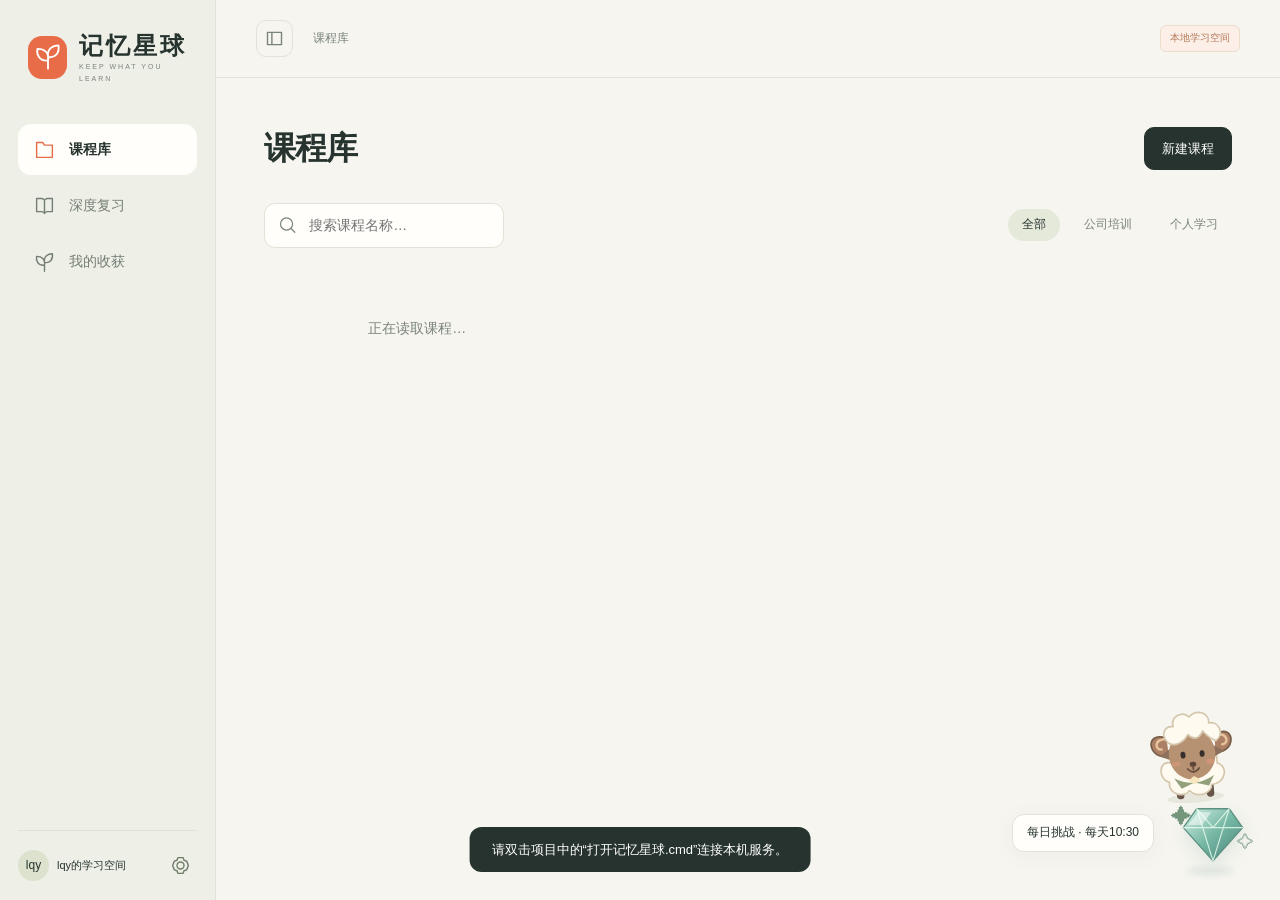
==== demo/index.html @ 33cb00f1 "Backup current local development version v0.0.1 without user data" ====
<!doctype html>
<html lang="zh-CN">
<head>
  <meta charset="UTF-8">
  <meta name="viewport" content="width=device-width, initial-scale=1.0">
  <meta name="theme-color" content="#f6f5f0">
  <title>记忆星球 · 每天一点，记得更久</title>
  <link rel="stylesheet" href="styles.css?v=20261015-equal-cards">
</head>
<body>
  <div id="app"></div>
  <div id="toast" role="status" aria-live="polite"></div>
  <script src="content.js"></script>
  <div id="modal-root"></div>
  <script src="app.js?v=20261015-ui-cleanup"></script>
  <script src="backend-bridge.js?v=20261016-generation-progress"></script>
  <script src="material-workflow.js?v=20261015-generation-health"></script>
</body>
</html>
---- demo/styles.css ----
:root{--bg:#f6f5f0;--side:#eeefe7;--paper:#fffefa;--ink:#26332f;--muted:#7a847b;--line:#e0e3d7;--green:#7f916c;--pale:#e8eddd;--orange:#e86c47}*{box-sizing:border-box}body{margin:0;background:var(--bg);color:var(--ink);font:14px/1.65 'Microsoft YaHei','Segoe UI',sans-serif}button,input,select,textarea{font:inherit}button{cursor:pointer;color:inherit;border:0;background:transparent}button:disabled{cursor:not-allowed;opacity:.4}button,a,input,textarea,select{outline-offset:4px}svg{width:21px;height:21px;fill:none;stroke:currentColor;stroke-width:1.6;stroke-linecap:round;stroke-linejoin:round;vertical-align:middle}a{color:var(--green)}h1,h2,h3,p{margin:0}h1{font-size:32px;letter-spacing:-1px;font-weight:650}h2{font-size:23px;font-weight:600}h3{font-size:17px}small,.muted{color:var(--muted)}.eyebrow{font-size:10px;letter-spacing:3px;color:var(--green);margin-bottom:12px}.sidebar{position:fixed;inset:0 auto 0 0;width:216px;background:var(--side);border-right:1px solid var(--line);padding:30px 18px;display:flex;flex-direction:column;z-index:20;transition:width .2s}.brand{display:flex;align-items:center;gap:12px;padding:0 10px;margin-bottom:62px;white-space:nowrap}.brandmark{background:var(--orange);border-radius:14px;color:white;display:grid;place-items:center;width:39px;height:43px;flex-shrink:0}.brandmark svg{width:28px;height:28px}.brand strong{display:block;font-size:24px;letter-spacing:3px;line-height:1.3}.brand small{font-size:8px;letter-spacing:3px}.nav-label{font-size:10px;letter-spacing:2px;color:var(--muted);padding:0 14px;margin-bottom:14px}.nav-button{width:100%;display:flex;align-items:center;gap:14px;padding:14px 16px;margin-bottom:9px;text-align:left;border-radius:13px;color:#747e73;white-space:nowrap}.nav-button.active{background:var(--paper);color:var(--ink);font-weight:600}.nav-button.active svg{color:var(--orange)}.sidebar-bottom{margin-top:auto}.side-note{border:1px solid #d9dece;border-radius:16px;padding:17px 16px;margin:30px 5px;color:var(--green);font-size:12px}.side-note p{margin-top:13px}.profile{display:flex;align-items:center;gap:10px;border-top:1px solid var(--line);padding:18px 10px 0;font-size:11px}.avatar{width:31px;height:31px;border-radius:50%;background:#dce2ce;display:grid;place-items:center}.main{margin-left:216px;transition:margin .2s}.topbar{height:78px;border-bottom:1px solid var(--line);display:flex;align-items:center;justify-content:space-between;padding:0 40px;color:var(--muted);font-size:12px}.topbar-left{display:flex;align-items:center;gap:20px}.icon-button{border:1px solid var(--line);border-radius:10px;padding:7px;display:inline-grid;place-items:center}.demo-label{font-size:10px;color:#b47a59;background:#fbefe7;border:1px solid #eddccc;border-radius:6px;padding:4px 9px}.content{max-width:1180px;padding:44px 48px 100px;margin:auto}.heading-row{display:flex;justify-content:space-between;align-items:center;gap:20px;margin-bottom:28px}.heading-row p{margin-top:8px;color:var(--muted);font-size:13px}.btn{border:1px solid var(--line);background:var(--paper);border-radius:10px;padding:10px 17px;display:inline-flex;align-items:center;justify-content:center;gap:8px;font-size:13px}.btn.primary{background:var(--ink);border-color:var(--ink);color:white}.btn.green{background:var(--pale);border-color:#d7dec9}.btn.text{border:0;background:none;color:var(--muted)}.btn:hover{filter:brightness(.97)}.toolbar{display:flex;align-items:center;gap:10px;margin:24px 0}.search{display:flex;align-items:center;gap:10px;background:var(--paper);border:1px solid var(--line);border-radius:11px;padding:9px 14px;max-width:300px;margin-right:auto;color:var(--muted)}.search input{background:none;border:0;min-width:0;width:100%;color:var(--ink);outline:none}.chip{border-radius:20px;padding:6px 14px;color:var(--muted);font-size:12px}.chip.active{background:#e5e9da;color:var(--ink)}.bookshelf{display:grid;grid-template-columns:repeat(3,minmax(0,1fr));gap:24px}.course-card{display:block;width:100%;text-align:left;background:var(--paper);border:1px solid var(--line);border-radius:17px;overflow:hidden;transition:transform .2s,box-shadow .2s}.course-card:hover{transform:translateY(-4px);box-shadow:0 12px 25px #29372b09}.book-cover{height:202px;padding:23px 25px;position:relative;overflow:hidden;background:var(--cover,#e8ecdf);border-bottom:1px solid #00000006}.book-cover:before{content:'';position:absolute;left:12px;top:0;bottom:0;border-left:1px solid #ffffff85}.book-cover .number{font-size:10px;letter-spacing:2px;opacity:.6}.book-cover h2{font-size:26px;line-height:1.5;margin:18px 0 6px;position:relative;z-index:1;max-width:200px}.book-cover .english{font-size:9px;letter-spacing:2px;opacity:.6}.cover-art{position:absolute;right:17px;bottom:15px;opacity:.3;transform:rotate(-12deg)}.cover-art svg{width:72px;height:72px;stroke-width:.7}.course-info{padding:18px 21px 20px}.course-meta{display:flex;justify-content:space-between;align-items:center;font-size:11px;color:var(--muted);margin-bottom:12px}.progress{height:5px;border-radius:10px;background:#ebece3;overflow:hidden}.progress i{display:block;height:100%;background:var(--green);border-radius:10px}.course-bottom{display:flex;justify-content:space-between;margin-top:10px;font-size:11px;color:var(--muted)}.shelf-note{margin-top:28px;font-size:12px;color:var(--muted);display:flex;gap:9px;align-items:center}.daily-float{position:fixed;bottom:28px;right:29px;z-index:25;display:flex;align-items:center;gap:10px}.daily-label{background:var(--paper);box-shadow:0 4px 24px #26332f0b;border:1px solid var(--line);padding:8px 14px;border-radius:12px;font-size:12px}.toy{width:61px;height:61px;border-radius:50%;background:var(--orange);color:#fff7ee;border:5px solid #fff9ed;box-shadow:0 4px 16px #a5663d25;position:relative}.toy:after{content:'';position:absolute;inset:7px;border:1px dashed #ffffff7a;border-radius:50%}.pet{position:absolute;right:5px;bottom:62px;color:var(--green)}.pet svg{width:48px;height:45px}.collapsed .sidebar{width:78px;padding:30px 10px}.collapsed .main{margin-left:78px}.collapsed .brand{padding:0 9px}.collapsed .brand-copy,.collapsed .nav-label,.collapsed .nav-button span,.collapsed .side-note,.collapsed .profile{display:none}.collapsed .nav-button{justify-content:center;padding:14px 0}.panel{background:var(--paper);border:1px solid var(--line);border-radius:20px;padding:26px}.banner{background:var(--pale);border:1px solid #dce3ce;border-radius:18px;padding:24px 28px;display:flex;justify-content:space-between;align-items:center;gap:24px;margin-bottom:25px}.banner p{margin-top:6px;color:var(--muted);font-size:12px}.back{color:var(--muted);font-size:12px;margin-bottom:18px;padding:0;display:flex;gap:7px;align-items:center}.split{display:grid;grid-template-columns:1fr 1fr;gap:24px}.section-title{display:flex;justify-content:space-between;align-items:center;margin-bottom:19px}.tag{display:inline-block;border:1px solid var(--line);border-radius:6px;font-size:10px;padding:3px 8px;color:var(--muted)}.file-row{display:flex;align-items:center;gap:12px;padding:16px 0;border-bottom:1px solid var(--line)}.file-row:last-child{border:0}.file-icon{background:var(--pale);border-radius:10px;padding:10px;color:var(--green)}.file-name{flex:1;overflow:hidden;overflow-wrap:anywhere}.file-row small{display:block;font-size:10px}.tree-item{border-left:1px solid #d2dac3;margin-left:10px;padding:0 0 18px 22px;position:relative}.tree-item:before{content:'';position:absolute;left:-4px;top:8px;width:7px;height:7px;border-radius:50%;background:var(--green)}.tree-item:last-child{padding-bottom:0}.tree-item p{color:var(--muted);font-size:12px;margin-top:4px}.empty{padding:45px 20px;text-align:center;color:var(--muted)}.stats{display:grid;grid-template-columns:repeat(3,1fr);gap:18px;margin-bottom:24px}.stat{background:var(--paper);border:1px solid var(--line);border-radius:16px;padding:20px 24px}.stat strong{font-size:32px;display:block;margin-top:8px;font-weight:500}.stat small{font-size:11px}.level-row{margin:20px 0}.level-row>div:first-child{display:flex;justify-content:space-between;margin-bottom:9px;font-size:12px}.history-row{padding:15px 0;border-bottom:1px solid var(--line);display:flex;justify-content:space-between;gap:20px;font-size:12px}.history-row small{display:block;margin-top:3px}.session{max-width:790px;margin:auto}.session-top{display:flex;justify-content:space-between;align-items:center;margin-bottom:20px}.question-panel{margin-top:24px;padding:34px}.question-panel h2{font-size:22px;line-height:1.7;margin:17px 0 25px}.question-panel textarea{width:100%;height:155px;resize:vertical;border:1px solid var(--line);border-radius:12px;background:#fbfbf6;padding:17px;color:var(--ink)}.answer{background:var(--pale);border-radius:12px;padding:18px;margin-top:18px;font-size:13px}.answer p{margin:8px 0}.answer a{font-size:11px}.session-actions{display:flex;justify-content:space-between;align-items:center;gap:12px;margin-top:20px}.option{display:block;border:1px solid var(--line);background:#fafbf5;border-radius:11px;width:100%;padding:14px 18px;text-align:left;margin-bottom:12px}.option.selected{border-color:var(--green);background:var(--pale)}.rating{display:flex;gap:10px;margin-top:15px;flex-wrap:wrap}.rating button{flex:1;min-width:110px}.rating button.selected{background:var(--ink);color:white}.modal-overlay{position:fixed;inset:0;background:#25322855;backdrop-filter:blur(4px);z-index:100;display:grid;place-items:center;padding:22px}.modal{background:var(--bg);border:1px solid #fff;border-radius:23px;box-shadow:0 25px 90px #1d291e25;width:560px;max-width:100%;max-height:90vh;overflow:auto;padding:30px}.modal.wide{width:720px}.modal-head{display:flex;justify-content:space-between;align-items:center;margin-bottom:20px}.modal p{color:var(--muted);font-size:13px}.count-options{display:grid;grid-template-columns:repeat(3,1fr);gap:12px;margin:24px 0}.count-option{padding:19px 10px;border:1px solid var(--line);border-radius:14px;background:var(--paper)}.count-option strong{display:block;font-size:30px;font-weight:500}.count-option small{font-size:11px}.count-option.selected{background:var(--pale);border-color:var(--green)}.full{width:100%}.field{margin:19px 0}.field label{display:block;font-size:12px;margin-bottom:7px}.field input:not([type=checkbox]),.field select{width:100%;background:var(--paper);border:1px solid var(--line);border-radius:9px;padding:11px;color:var(--ink)}.field input[type=checkbox]{accent-color:var(--green)}.setting-row{display:flex;align-items:center;justify-content:space-between;margin:23px 0;gap:15px}.setting-row small{display:block;font-size:11px}.setting-row select,.setting-row input[type=time]{padding:8px;border:1px solid var(--line);border-radius:8px;background:var(--paper)}.segmented{display:flex;gap:5px}.segmented button{padding:7px 12px;border:1px solid var(--line);border-radius:8px;font-size:12px}.segmented .selected{background:var(--pale);border-color:var(--green)}.divider{height:1px;background:var(--line);margin:23px 0}#toast{position:fixed;left:50%;bottom:28px;transform:translateX(-50%);background:var(--ink);color:white;border-radius:12px;padding:12px 22px;font-size:13px;z-index:150;display:none}.result-icon{width:64px;height:64px;background:var(--pale);color:var(--green);border-radius:50%;display:grid;place-items:center;margin:0 auto 18px}.result{text-align:center;padding:28px 8px}.result p{margin:12px 0 25px}.source-text{white-space:pre-wrap;max-height:360px;overflow:auto;font-size:13px;line-height:1.9;padding:18px;background:var(--paper);border:1px solid var(--line);border-radius:12px}.folder .book-cover{height:165px;margin:15px 15px 0;border-radius:7px 15px 15px 15px;overflow:visible}.folder .book-cover:before{top:-7px;left:0;width:65px;height:9px;border:0;background:var(--cover);border-radius:6px 6px 0 0}.folder .book-cover h2{font-size:23px;margin-top:12px}.paused{text-align:center;padding:70px 20px}.paused svg{height:45px;width:45px;color:var(--green);margin-bottom:20px}.paused p{margin:10px 0 25px}.notes{font-size:11px;color:var(--muted);margin-top:14px}.hidden{display:none!important}.course-card:focus-visible{outline:2px solid var(--orange)}
.brand small{display:block;white-space:normal;max-width:115px;font-size:7px;letter-spacing:2px}.brand-copy{min-width:0}.course-card{padding:0}.notes{overflow-wrap:anywhere}
@media(min-width:1500px){.content{padding-top:55px}.book-cover{height:225px}.bookshelf{gap:28px}}@media(max-width:1000px){.sidebar{width:180px}.main{margin-left:180px}.content{padding:30px 25px 100px}.bookshelf{grid-template-columns:repeat(2,minmax(0,1fr))}.topbar{padding:0 25px}.split{grid-template-columns:1fr}}@media(max-width:620px){.sidebar{width:68px;padding:25px 7px}.main{margin-left:68px}.brand{padding:0 6px}.brand-copy,.nav-label,.nav-button span,.side-note,.profile{display:none}.nav-button{justify-content:center;padding:14px 0}.content{padding:25px 17px 110px}.bookshelf{grid-template-columns:1fr}.heading-row{align-items:flex-start}.heading-row h1{font-size:26px}.toolbar{flex-wrap:wrap}.search{max-width:none;width:100%}.topbar{padding:0 17px;height:65px}.topbar-left{gap:10px}.stats{gap:8px}.stat{padding:12px}.stat strong{font-size:25px}.question-panel{padding:22px}.daily-label{display:none}.modal{padding:22px}.setting-row{flex-wrap:wrap}.banner{padding:20px}.demo-label{font-size:9px}.session-actions{flex-wrap:wrap}}
/* v3 course statuses and companion */
.status-tag{padding:3px 8px;border-radius:20px;font-size:10px;background:#e8eddd;color:#61764f}.status-tag.completed{background:#eeece3;color:#828473}.empty-shelf{grid-column:1/-1;border:1px dashed #d5ddc9;border-radius:20px;background:#eeefe740;padding:70px 20px}.empty-shelf svg{width:40px;height:40px;margin-bottom:18px;color:#8a9a76}.empty-shelf h3{color:var(--ink);margin-bottom:10px}.empty-shelf .btn{margin-top:22px}.field textarea{display:block;width:100%;resize:vertical;background:var(--paper);border:1px solid var(--line);border-radius:10px;padding:12px;color:var(--ink)}details{border:1px dashed var(--line);border-radius:10px;padding:10px 14px;margin-top:18px}summary{cursor:pointer;font-size:12px;color:var(--muted)}#import-error,#capture-message{margin-top:12px;color:#ad6043}.link-source{padding:18px 0;border-bottom:1px solid var(--line)}.source-head{display:flex;justify-content:space-between;gap:8px;font-size:10px;margin-bottom:12px}.source-link{display:block;color:var(--ink);font-size:13px;overflow-wrap:anywhere;margin:10px 0 15px}.source-actions{display:flex;gap:8px}.reader-steps{padding-left:22px;color:var(--muted);font-size:12px;line-height:1.9}.reader-steps li{margin:9px 0}.pet.sheep-pet{right:3px;bottom:65px;width:100px;height:110px;transform:rotate(-5deg);transform-origin:bottom;animation:sheep-breathe 5s ease-in-out infinite}.pet .sheep-art{width:100px;height:110px;stroke:none}.toy.gem-toy{width:79px;height:84px;background:transparent;border:0;border-radius:0;box-shadow:none;overflow:visible}.toy.gem-toy:after{display:none}.gem-art{width:72px;height:72px;stroke:none;filter:drop-shadow(0 6px 9px #75a49030);animation:gem-float 3.2s ease-in-out infinite}.gem-shadow{position:absolute;bottom:0;left:15px;width:48px;height:8px;border-radius:50%;background:#6e968428;filter:blur(3px);animation:gem-shadow 3.2s ease-in-out infinite}.gem-spark{position:absolute;z-index:1;color:#73957c;animation:gem-twinkle 2.4s ease-in-out infinite;font-size:21px;pointer-events:none}.spark-one{left:0;top:9px}.spark-two{right:-4px;top:38px;animation-delay:1.2s;font-size:17px}.daily-float{right:30px;bottom:25px}.daily-label{margin-right:7px}.game-options{display:grid;gap:12px}.game-options .option{margin:0;display:flex;gap:14px;align-items:center;min-height:62px}.option-letter{width:30px;height:30px;border-radius:50%;background:#e7ebdc;color:#7d8e6e;display:grid;place-items:center;flex-shrink:0}.matching{display:grid;gap:14px}.match-row{display:grid;grid-template-columns:105px 24px 1fr;align-items:center;gap:12px;background:#f3f5eb;border-radius:12px;padding:16px}.match-row>span{font-weight:600}.match-row select{min-width:0;width:100%;padding:12px;border:1px solid #d6dfc8;border-radius:9px;background:var(--paper);color:var(--ink)}.sequence-track{min-height:72px;border:1px dashed #cbd6bc;border-radius:12px;padding:17px;margin-bottom:22px;display:flex;align-items:center;flex-wrap:wrap;gap:10px;background:#f3f5ea}.sequence-track span{font-size:12px}.sequence-track b{color:#91a17d}.game-repair{background:#f2e8da}.game-panel .session-actions{margin-top:28px}.game-panel h2{max-width:650px}.game-panel .session-actions>.muted{font-size:12px}
@keyframes gem-float{0%,100%{transform:translateY(0) rotate(-4deg)}50%{transform:translateY(-8px) rotate(3deg)}}@keyframes gem-shadow{0%,100%{transform:scaleX(1);opacity:.8}50%{transform:scaleX(.75);opacity:.4}}@keyframes gem-twinkle{0%,100%{opacity:.15;transform:scale(.65)}50%{opacity:1;transform:scale(1.1)}}@keyframes sheep-breathe{0%,100%{transform:rotate(-5deg) translateY(0)}50%{transform:rotate(-2deg) translateY(-2px)}}
@media(prefers-reduced-motion:reduce){.gem-art,.gem-shadow,.gem-spark,.pet.sheep-pet{animation:none}}
@media(max-width:620px){.match-row{grid-template-columns:1fr 20px;gap:8px}.match-row select{grid-column:1/-1}.pet.sheep-pet,.pet .sheep-art{width:76px;height:83px}.heading-row{flex-wrap:wrap}.game-panel .session-actions{align-items:stretch;flex-direction:column}.source-head{flex-wrap:wrap}.daily-float{right:13px}.brand{margin-bottom:40px}.side-note{display:none}}
/* v3.1 simplified navigation and visible course states */
.profile{padding:18px 0 0;gap:8px}.profile>div:nth-child(2){flex:1;min-width:0}.profile-settings{flex-shrink:0;border:0;padding:6px;color:#6f7c69}.status-tag{font-size:13px;font-weight:700;padding:5px 12px;border:1px solid transparent}.status-tag.learning{background:#fff0de;color:#aa5519;border-color:#edcfaa}.status-tag.completed{background:#e2eee7;color:#287150;border-color:#bcd9c8}.heading-row{margin-bottom:28px}.directory-preview{margin-top:16px;padding:16px;border:1px solid var(--line);border-radius:12px;background:var(--paper)}.directory-list{max-height:210px;overflow:auto;margin:10px 0 16px}.directory-list label{display:flex;align-items:flex-start;gap:8px;margin:8px 0;font-size:12px}.directory-list input,.directory-all input{accent-color:var(--green)}.directory-success{color:#287150!important;margin-top:12px}.collapsed .profile{display:flex;justify-content:center}.collapsed .profile>.avatar,.collapsed .profile>div:nth-child(2){display:none}
@media(max-width:620px){.profile{display:flex;justify-content:center}.profile>.avatar,.profile>div:nth-child(2){display:none}}
.sidebar{padding-bottom:18px}.brand{margin-bottom:40px}.side-note{margin:18px 5px;padding:13px}.nav-button{margin-bottom:5px}.chip{white-space:nowrap}.course-bottom{gap:8px;flex-wrap:wrap}
@media(max-width:760px){.sidebar{width:78px;padding:25px 10px 18px}.main{margin-left:78px}.brand{padding:0 9px}.brand-copy,.nav-label,.nav-button span,.side-note,.profile>.avatar,.profile>div:nth-child(2){display:none}.nav-button{justify-content:center;padding:14px 0}.profile{display:flex;justify-content:center}.toolbar{flex-wrap:wrap}.search{max-width:none;width:100%}.bookshelf{grid-template-columns:repeat(2,minmax(0,1fr))}}
@media(max-width:540px){.bookshelf{grid-template-columns:1fr}}
.course-wrap{position:relative;min-width:0}.course-wrap .course-card{height:100%}.course-delete{position:absolute;right:12px;top:12px;background:#fffefaee;border:1px solid #d9dece;color:#7b8275;border-radius:50%;width:29px;height:29px;font-size:21px;line-height:1;display:grid;place-items:center}.course-delete:hover{background:#f9e6df;color:#ae4e35;border-color:#e8b8a7}.course-wrap .number{padding-right:25px}
/* Keep modal controls inside narrow browser panels. */
.modal-overlay{grid-template-columns:minmax(0,1fr)}.modal{min-width:0;width:min(560px,100%)}.modal.wide{width:min(720px,100%)}.file-name{min-width:0;overflow-wrap:anywhere}.file-row>.btn{flex-shrink:0}
.mastery-layout{display:grid;grid-template-columns:minmax(220px,1fr) minmax(0,2fr);gap:24px}.mastery-courses{display:grid;gap:12px;margin-top:18px}.mastery-course{padding:16px;border:1px solid var(--line);border-radius:12px;text-align:left;display:grid;gap:8px}.mastery-course.selected{background:var(--pale);border-color:var(--green)}.mastery-point{padding:17px 0;border-bottom:1px solid var(--line)}.mastery-point summary{display:flex;justify-content:space-between;gap:16px;cursor:pointer}.mastery-point .progress{margin-top:12px}.mastery-weak{color:#ad573a}.mastery-strong{color:#477353}.mastery-pending{color:#7b8074}.ability-grid{display:grid;grid-template-columns:1fr 1fr;gap:20px;margin-top:22px}.ability-node{padding:20px;background:#f0f2e9;border-radius:16px}.ability-branches{border-left:2px solid #cbd4c2;margin:16px 0 0 8px;padding-left:16px;display:grid;gap:10px}.ability-link{text-align:left;border:1px dashed #cbd4c2;border-radius:9px;padding:10px;background:var(--paper)}.ability-link small{display:block}.ability-link.solid{border-style:solid;border-color:#6d956f}.modal h3{margin-top:16px}@media(max-width:850px){.mastery-layout,.ability-grid{grid-template-columns:1fr}}
/* Material collection controls keep the original shelf visual language. */
.modal label{display:block;margin:16px 0;line-height:1.8}.modal input:not([type=checkbox]):not([type=file]),.modal select{display:block;width:100%;padding:12px;border:1px solid #dfe3d6;border-radius:12px;background:#fff;color:inherit;font:inherit}.modal textarea{width:100%;min-height:130px;margin:12px 0;padding:12px;border:1px solid #dfe3d6;border-radius:12px;font:inherit}.modal input[type=file]{max-width:100%}.heading-actions{flex-wrap:wrap}
.planet-card-actions{position:absolute;top:12px;right:12px;display:flex;gap:6px;z-index:2}.planet-card-actions .btn{padding:7px 11px;font-size:12px;border-radius:12px;background:#fffefaf2}.planet-card-actions .btn.green{background:#e5ebd8}.avatar{font-size:12px}
.planet-generation{display:block;margin-top:12px;color:var(--muted);font-size:12px;line-height:1.7}.planet-material-body{white-space:pre-wrap;overflow-wrap:anywhere;max-height:55vh;overflow:auto;font:inherit;line-height:1.8}.file-row{flex-wrap:wrap}
.course-meta .planet-status{display:inline-flex;align-items:center;gap:7px;padding:6px 12px;border-radius:999px;font-size:13px;font-weight:700;line-height:1.4;border:1px solid}.planet-status:before{content:'';width:7px;height:7px;border-radius:50%;background:currentColor}.course-meta .planet-status.learning{color:#99420e;background:#fff0d9;border-color:#eac18d}.course-meta .planet-status.completed{color:#216341;background:#e1f0e5;border-color:#a8ccb4}
.planet-status{display:inline-flex;align-items:center;gap:7px;padding:6px 12px;border:1px solid;border-radius:999px;font-size:13px;font-weight:700}.planet-status.learning{color:#99420e;background:#fff0d9;border-color:#eac18d}.planet-status.completed{color:#216341;background:#e1f0e5;border-color:#a8ccb4}.planet-material-card{margin-top:18px}.planet-material-card p{margin:12px 0}.planet-material-card .session-actions{flex-wrap:wrap}

.planet-danger{color:#a43128;border-color:#e4b5ae;background:#fff5f2}.planet-delete-item{display:flex;gap:10px;align-items:center;margin:16px 0}.planet-delete-item input{width:auto}.planet-card-actions{flex-wrap:wrap;gap:8px}

/* Keep dismissal visible while long knowledge and document dialogs scroll. */
.modal-head{position:sticky;top:0;z-index:5;background:var(--bg);padding:12px 0;margin-top:-12px;box-shadow:0 8px 12px var(--bg)}
.modal-head .icon-button{flex-shrink:0;background:var(--bg);box-shadow:0 3px 12px #25322818}
.mw-secondary-actions{display:flex;flex-wrap:wrap;gap:12px;margin:20px 0}

.activity-panel{margin:0 0 26px;padding:28px 32px}.activity-heading{display:flex;align-items:center;justify-content:space-between;margin-bottom:24px;gap:24px}.activity-heading h3{margin:0 0 5px}.activity-heading p{margin:0}.activity-summary{color:var(--muted);font-size:14px}.activity-summary strong{color:var(--ink);font-size:21px}.activity-summary span{margin:0 12px}.activity-scroll{overflow-x:auto;padding-bottom:8px}.activity-chart{display:grid;grid-template-columns:18px minmax(960px,1fr);gap:12px;min-width:990px}.activity-weekdays{display:grid;grid-template-rows:repeat(7,15px);gap:5px;font-size:11px;color:var(--muted);line-height:15px}.activity-weekdays span:nth-child(2){grid-row:3}.activity-weekdays span:nth-child(3){grid-row:5}.activity-weekdays span:nth-child(4){grid-row:7}.activity-grid{display:grid;grid-template-rows:repeat(7,15px);grid-auto-flow:column;grid-auto-columns:minmax(13px,1fr);gap:5px}.activity-cell{display:block;border-radius:4px;height:15px;min-width:13px;background:#e7e8e2}.activity-level-1{background:#a8c9ab}.activity-level-2{background:#34734b;box-shadow:inset 0 0 0 1px #2c643f}.activity-grid .activity-cell:hover,.activity-grid .activity-cell:focus-visible{outline:2px solid #59765f;outline-offset:2px}.activity-months{display:grid;grid-template-columns:repeat(53,minmax(13px,1fr));gap:5px;margin-top:12px;font-size:12px;color:var(--muted)}.activity-months span{white-space:nowrap}.activity-legend{display:flex;justify-content:flex-end;flex-wrap:wrap;gap:20px;margin-top:18px;font-size:12px;color:var(--muted)}.activity-legend span{display:flex;align-items:center;gap:7px}.activity-legend i{width:15px;min-width:15px}

/* Explicit answer outcomes remain legible after choices are disabled. */
.planet-result{border:1px solid #dce3d6;background:#f3f5ef}.planet-result-correct{background:#edf6ee;border-color:#a9d0b1}.planet-result-wrong{background:#fff2ef;border-color:#e9b6ad}.planet-result-heading{display:flex;align-items:center;gap:12px;font-size:20px}.planet-result-symbol{display:grid;place-items:center;width:36px;height:36px;border-radius:50%;font-size:27px;font-weight:800;background:#e5e9df;color:#657258}.planet-result-correct .planet-result-symbol{background:#d3ecd9;color:#237943}.planet-result-wrong .planet-result-symbol{background:#f8d9d3;color:#bc3434}.planet-result-correct .planet-result-heading{color:#237943}.planet-result-wrong .planet-result-heading{color:#ac3030}.planet-answer-reference,.planet-answer-explanation{margin:18px 0}.planet-answer-reference p,.planet-answer-explanation p{margin-top:8px;line-height:1.8}.option.option-answered:disabled{opacity:1;color:var(--ink);cursor:default}.option.option-correct:disabled{border-color:#75ae86;background:#edf6ee}.option.option-wrong:disabled{border-color:#d88f84;background:#fff2ef}.option-result-mark{margin-left:auto;padding-left:12px;font-size:24px;font-weight:800;flex-shrink:0}.option-correct .option-result-mark{color:#237943}.option-wrong .option-result-mark{color:#bc3434}

.planet-rename-icon{display:inline-flex;vertical-align:middle;align-items:center;justify-content:center;width:30px;height:30px;margin-left:10px;padding:5px;border:0;border-radius:6px;background:transparent;color:#929a93;cursor:pointer;flex-shrink:0}.planet-rename-icon svg{width:20px;height:20px}.planet-rename-icon:hover{color:#536258;background:#e7ebe2}.planet-rename-icon:focus-visible{outline:2px solid #819578;outline-offset:2px}.course-card[role=button]{cursor:pointer;text-align:left}.course-card[role=button]:focus-visible{outline:2px solid #819578;outline-offset:3px}.heading-row h1 .planet-rename-icon{width:34px;height:34px}

/* Course mastery cards share equal columns. */
.mastery-layout.mastery-card-grid{grid-template-columns:repeat(2,minmax(0,1fr))}
.mastery-card-grid>.panel{min-width:0;overflow-wrap:anywhere}
@media(max-width:850px){.mastery-layout.mastery-card-grid{grid-template-columns:1fr}}
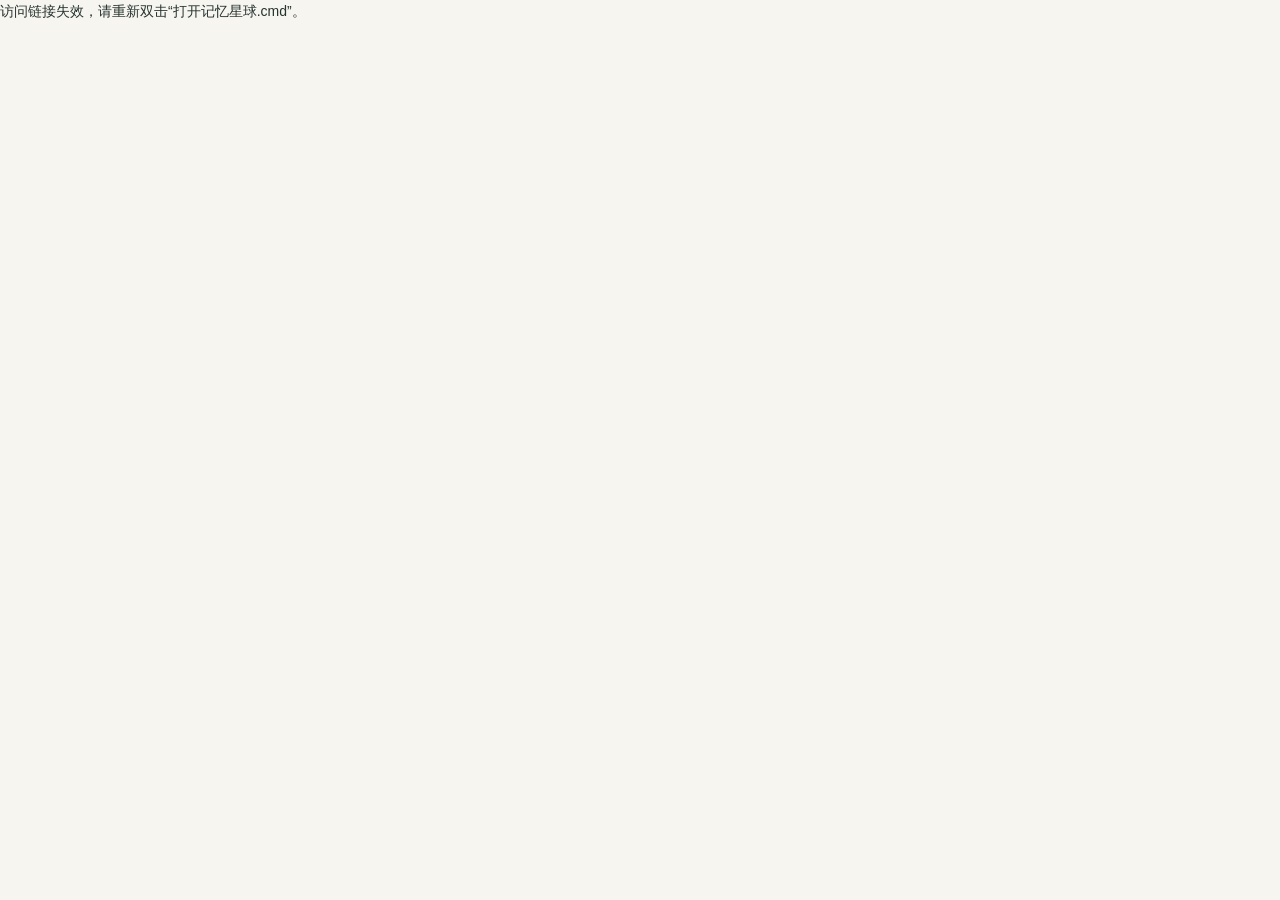
==== commit 8d4df9b4: "Release v0.0.2 portable Windows distribution" ====
--- a/demo/index.html
+++ b/demo/index.html
@@ -10,10 +10,7 @@
 <body>
   <div id="app"></div>
   <div id="toast" role="status" aria-live="polite"></div>
-  <script src="content.js"></script>
-  <div id="modal-root"></div>
-  <script src="app.js?v=20261015-ui-cleanup"></script>
-  <script src="backend-bridge.js?v=20261016-generation-progress"></script>
-  <script src="material-workflow.js?v=20261015-generation-health"></script>
+<div id="modal-root"></div>
+  <script src="portable-bootstrap.js"></script>
 </body>
 </html>
